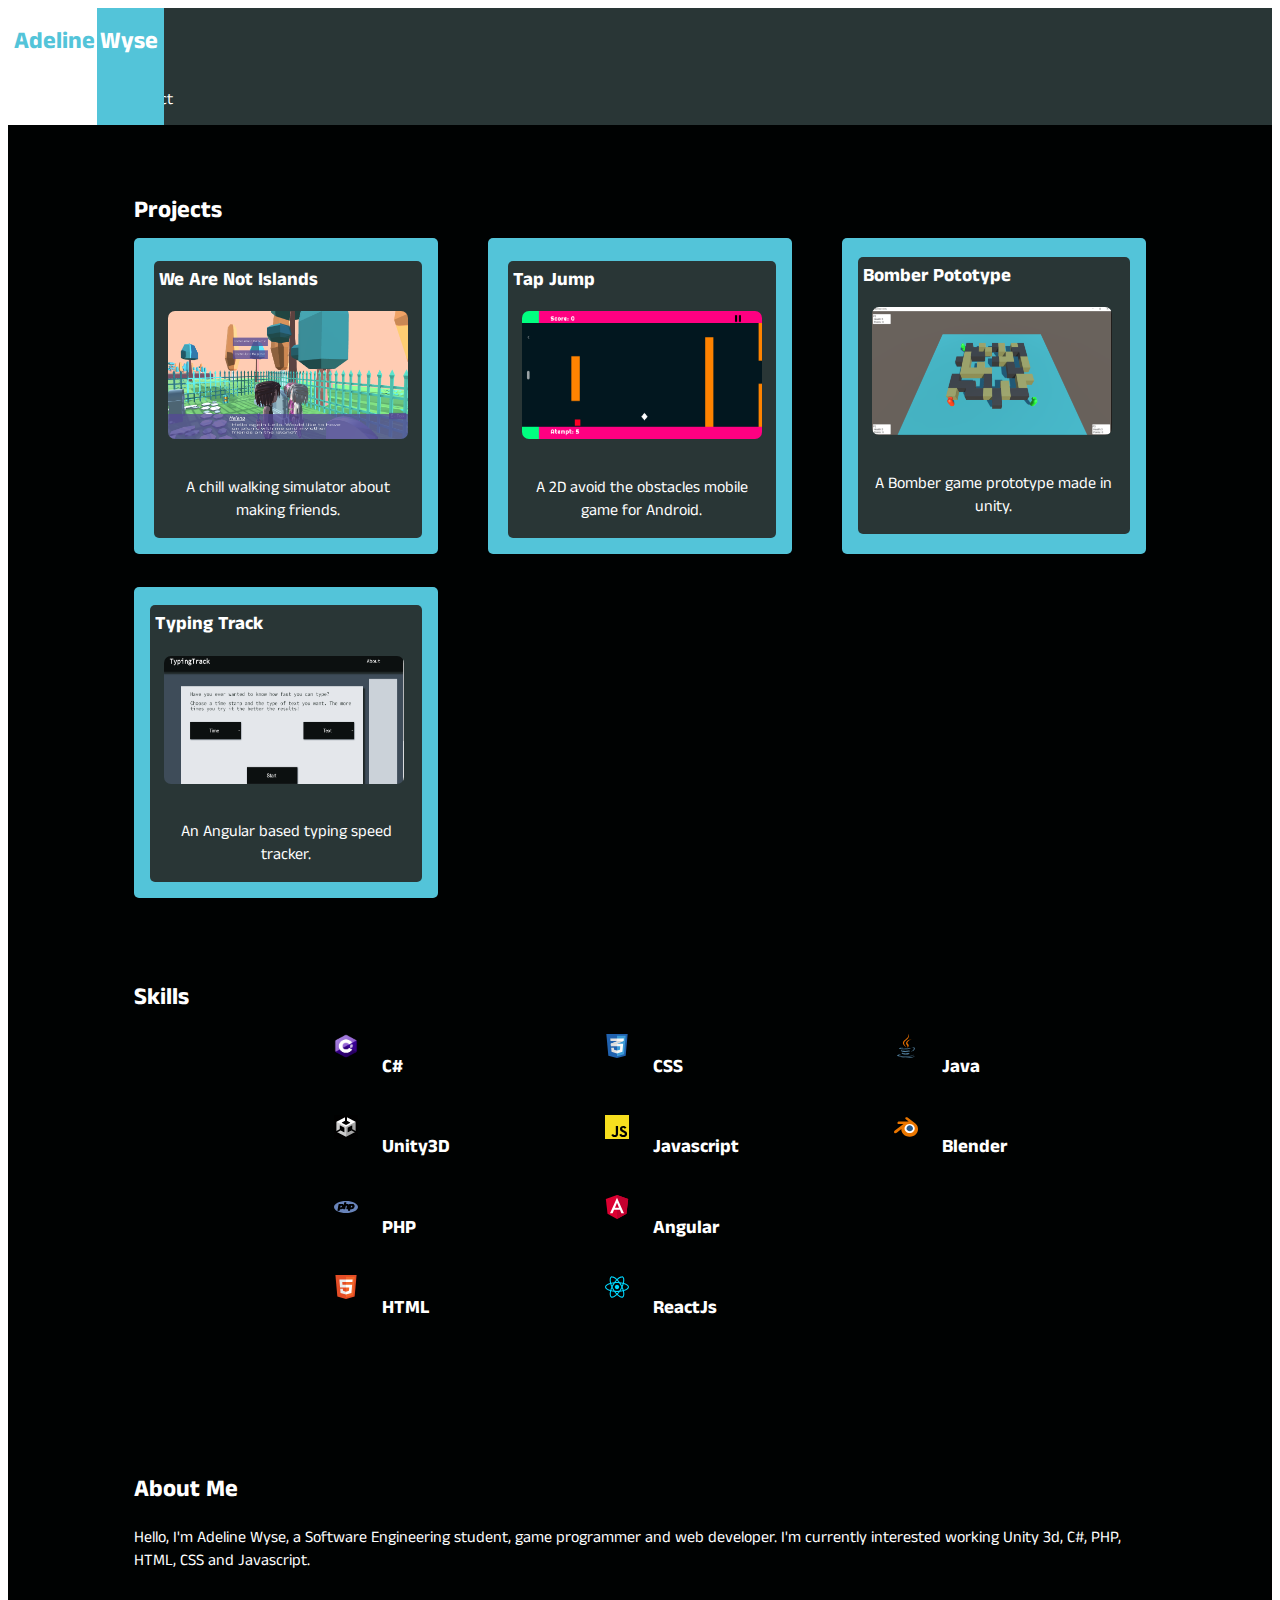
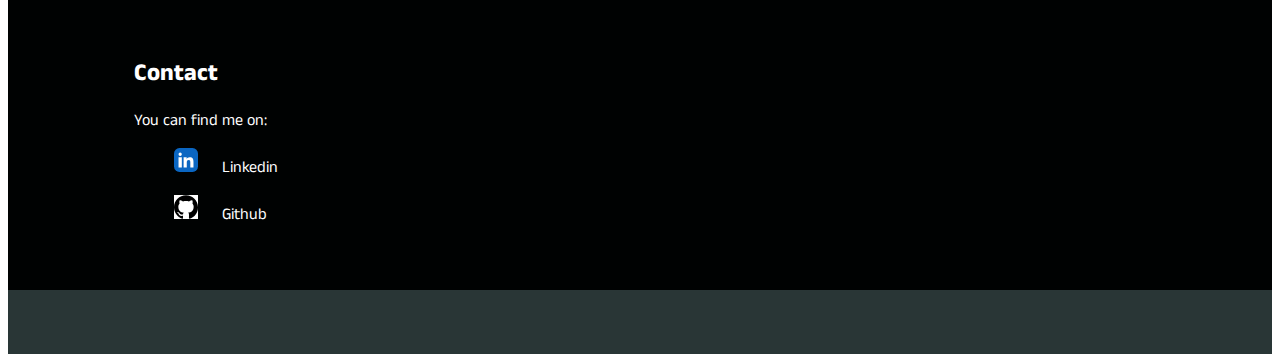
==== index.html @ dcf1651a "Pages atualization" ====
<!DOCTYPE html>
<html>
<head>
    <meta name="viewport" content="width=device-width, initial-scale=1">
    <link rel="stylesheet" href="https://cdnjs.cloudflare.com/ajax/libs/font-awesome/4.7.0/css/font-awesome.min.css">
    <link href="https://cdn.jsdelivr.net/npm/bootstrap@5.2.0/dist/css/bootstrap.min.css" rel="stylesheet" integrity="sha384-gH2yIJqKdNHPEq0n4Mqa/HGKIhSkIHeL5AyhkYV8i59U5AR6csBvApHHNl/vI1Bx" crossorigin="anonymous">
    <link rel="preconnect" href="https://fonts.googleapis.com">
    <link rel="preconnect" href="https://fonts.gstatic.com" crossorigin>
    <link href="https://fonts.googleapis.com/css2?family=Anek+Malayalam:wght@500&family=Changa&family=Poppins:ital,wght@1,300&display=swap" rel="stylesheet">
</head>
    <link rel="stylesheet" href="css/index.css">
    <style>

    </style>
</head>
<body>
<header>
    <div class="header">
        <div class="navbar">
            <h1 class="title-Site"><span class="title-Site1">Adeline</span><span class="title-Site2">Wyse</span></h1>

<!--            <div class="header-menu">-->
<!--                <a href="#" class="header-menu-item">Game Dev</a>-->
<!--                <a href="#" class="header-menu-item">Web Dev</a>-->
<!--            </div>-->
            <div class="header-contact">
            <a href="#aboutMe">About Me</a>
            <a href="#contact">Contact</a>
        </div>
        </div>
    </div>
</header>
<main>
<!--    <div class="presentation">-->
<!--        <img  class="presentation-img" src="../img/openingImg.jpg">-->
<!--        <div class="presentation-panel onImage">-->
<!--            <p class="presentation-text onImage">Hi! I'm Adeline Wyse, a game programmer and web developer</p>-->
<!--        </div>-->
<!--    </div>-->

    </div>
    <div class="projects">
        <h2 class="myProjects">Projects</h2>

        <div class="projects-games project projects-title" id="pg1">
            <a href="https://awy.itch.io/we-are-not-islands" target="_blank">
                <div class="projects-inside" >
                    <h3 class="projects-title">We Are Not Islands</h3>
                    <img class="projects-img" src="img/WANI.png">
                    <p class="projects-text">A chill walking simulator about making friends.</p>
                </div>
            </a>
        </div>

        <div class="projects-games project projects-title" id="pg2">
            <a href="https://github.com/AdeWyse/TapJump" target="_blank">
                <div class="projects-inside" >
                    <h3 class="projects-title" >Tap Jump</h3>
                    <img class="projects-img" src="img/TapJump.png">
                    <p class="projects-text">A 2D avoid the obstacles mobile game for Android.</p>
                </div>
            </a>
        </div>

        <div class="projects-games project" id="pg3">
            <a href="https://github.com/AdeWyse/Bomber-Unity" target="_blank">
                <div class="projects-inside" >
                    <h3 class="projects-title">Bomber Pototype</h3>
                    <img class="projects-img" src="img/Bomber.png">
                    <p class="projects-text">A Bomber game prototype made in unity.</p>
                </div>
            </a>
        </div>

        <div class="projects-web project" id="pw1">
            <a href="https://adewyse.github.io/TypingTrack/" target="_blank">
                <div class="projects-inside">
                    <h3 class="projects-title">Typing Track</h3>
                    <img class="projects-img" src="img/TT.png">
                    <p class="projects-text">An Angular based typing speed tracker.</p>
                </div>
            </a>
        </div>
        </div>

    </div>
    <div class="skills">
        <h2 class="mySkills">Skills</h2>
        <ul class="skills-list">
            <li class="skills-item"><img class="icon" src="img/icons/cSharp.png"><h3>C#</h3></li>
            <li class="skills-item"><img class="icon" src="img/icons/unity.png"><h3>Unity3D</h3></li>
            <li class="skills-item"><img class="icon" src="img/icons/php.svg"><h3>PHP</h3></li>
            <li class="skills-item"><img class="icon" src="img/icons/html.svg"><h3>HTML</h3></li>
            <li class="skills-item"><img class="icon" src="img/icons/css.svg"><h3>CSS</h3></li>
            <li class="skills-item"><img class="icon" src="img/icons/js.svg"><h3>Javascript</h3></li>
            <li class="skills-item"><img class="icon" src="img/icons/angular.svg"><h3>Angular</h3></li>
            <li class="skills-item"><img class="icon" src="img/icons/react.svg"><h3>ReactJs</h3></li>
            <li class="skills-item"><img class="icon" src="img/icons/java.svg"><h3>Java</h3></li>
            <li class="skills-item"><img class="icon" src="img/icons/blender.svg"><h3>Blender</h3></li>
        </ul>
    </div>
    <div class="aboutMe" name="aboutMe" id="aboutMe">
        <h2 class="aboutMeTitle">About Me</h2>
        <p>Hello, I'm Adeline Wyse, a Software Engineering student, game programmer and web developer.
            I'm currently interested working Unity 3d, C#, PHP, HTML, CSS and Javascript.</p>
    </div>
    <div class="contact" name="contact" id="contact">
        <h2 class="contactTitle">Contact</h2>
        <p>You can find me on:</p>
        <ul>
            <li><a href="https://www.linkedin.com/in/adeline-rodrigues-cruz-wyse-guimar%C3%A3es-00a2b61ab/" target="_blank"><img class="icon" src="img/icons/linkedin-app-icon.svg">Linkedin</a></li>
            <li id="githubText"><a href="https://github.com/AdeWyse" target="_blank"><img class="icon" id="github" src="/img/icons/github.svg">Github</a></li>
        </ul>
</main>
<footer>
    <div class="footer">

    </div>
</footer>
<script src="https://cdn.jsdelivr.net/npm/@popperjs/core@2.11.5/dist/umd/popper.min.js" integrity="sha384-Xe+8cL9oJa6tN/veChSP7q+mnSPaj5Bcu9mPX5F5xIGE0DVittaqT5lorf0EI7Vk" crossorigin="anonymous"></script>
<script src="https://cdn.jsdelivr.net/npm/bootstrap@5.2.0/dist/js/bootstrap.min.js" integrity="sha384-ODmDIVzN+pFdexxHEHFBQH3/9/vQ9uori45z4JjnFsRydbmQbmL5t1tQ0culUzyK" crossorigin="anonymous"></script>
</body>
</html>
---- css/index.css ----
body {
    font-family: 'Anek Malayalam', 'Changa', 'Poppins', sans-serif;
}

a{
    text-decoration: none;
}
.navbar {
    overflow: hidden;
    background-color: #293636;
    width: 100%;
    height: auto;
}

.navbar a {
    float: left;
    font-size: 16px;
    color: white;
    text-align: center;
    padding: 14px 16px;
    text-decoration: none;
}

.navbar a:hover {
    background: #53c4d9;
}

.title-Site{
    display: block;
    font-family: 'Anek Malayalam', 'Changa', 'Poppins', sans-serif;
    font-size: 1.5em;

}

.title-Site1{
    color: #53c4d9;
    background-color: white;
    padding: 50% 0.1em 50% 0.25em;
    height: auto;
    margin-left: 0;
}

.title-Site2{
    color: white;
    background-color: #53c4d9;
    padding-right: 0.25em;
    padding-left: 0.1em;
    padding-bottom: 50%;
    padding-top: 50%;
    height: auto;
}

.presentation{
    height: 20em;
    overflow: hidden;
}

.presentation-img{
    width: 100%;
    height: 100%;
}

.presentation-panel{
    height: 10em;
    width: 90%;
    background: rgba(63, 148, 169, 0.81);
    color: white;
    position: relative;
    left: 50%;
    bottom: 50%;
    overflow: visible;
    transform: translate(-50%, -50%);
    box-shadow:  0 0 35px 35px rgba(63, 148, 169, 0.81);

}

.presentation-text{
    color: white;
    font-size: larger;
    font-weight: bolder;
    text-align: center;
    padding-top: 5%;
}

main{
    background: #000202;

}
.projects{
    margin-right: 10%;
    margin-left: 10%;
    height: auto;
    width: 80%;
    color: white;
    padding-top: 3em;
    display: grid;
    grid-template-columns: 30% 30% 30%;
    grid-template-rows: 2em auto auto;
    grid-gap: 5%;
}

.project {
    background: #53c4d9;
    border-radius: 5px;
}

#myProjects{
    grid-row: 1;
    grid-column: 1;
}

.projects-title{
    padding-top: 0.25em;
    padding-left: 0.25em;
}
#pg1{
    grid-row: 2;
    grid-column: 1;
}
#pg2{
    grid-row: 2;
    grid-column: 2;
}
#pg3{
    grid-row: 2;
    grid-column: 3;
}
#pw1{
    grid-row: 3;
    grid-column: 1;
}

.projects-img{
    padding-top: 0;
    width: 15em;
    height: 8em;
    border-radius: 7px;
    margin: 0 5% 5%;

}

.projects-inside{
    background: #293636; !important;
    color: white;
    border-radius: 5px; !important;
    margin-left: 1em; !important;
    margin-top: 1em; !important;
    margin-bottom: 1em; !important;
    margin-right: 1em; !important;
}

.projects :hover{
   background: #293636;
}

.projects-text{
    text-align: center;
    padding-bottom: 1em;
    padding-left: 0.75em;
    padding-right: 0.75em;
}

ul{
    list-style: none;
}
.skills{
    margin-right: 10%;
    margin-left: 10%;
    margin-top: 5em;
    height: auto;
    width: 80%;
    color: white;
    padding-top: 3em;
    padding-bottom: 3em;

}

.skills-list{
    margin-left:10em;
    margin-rigth: 10em;
    display: grid;
    grid-template-columns: auto auto auto;
    grid-template-rows: auto auto auto auto;
    grid-gap: 1em;
    grid-auto-flow: row ;
    grid-auto-flow: column;

}

.skills-item{
    display: flex;
    flex-direction: row;
}

.icon{
    width: 1.5em;
    height: 1.5em;
    margin-right: 1.5em;
}

.aboutMe{
    margin-right: 10%;
    margin-left: 10%;
    margin-top: 1em;
    height: auto;
    width: 80%;
    color: white;
    padding-top: 2em;
    padding-bottom: 1em;
}

.contact{
    margin-right: 10%;
    margin-left: 10%;
    margin-top: 1em;
    height: auto;
    width: 80%;
    color: white;
    padding-top: 1em;
    padding-bottom: 3em;
}

.contact a{
    color: white;
}

.contact a:hover{
    color: #53c4d9;
}

#githubText{
    padding-top: 1em;

}

#github{
    background: white;

}

.footer{
    height: 4em;
    background: #293636;
}
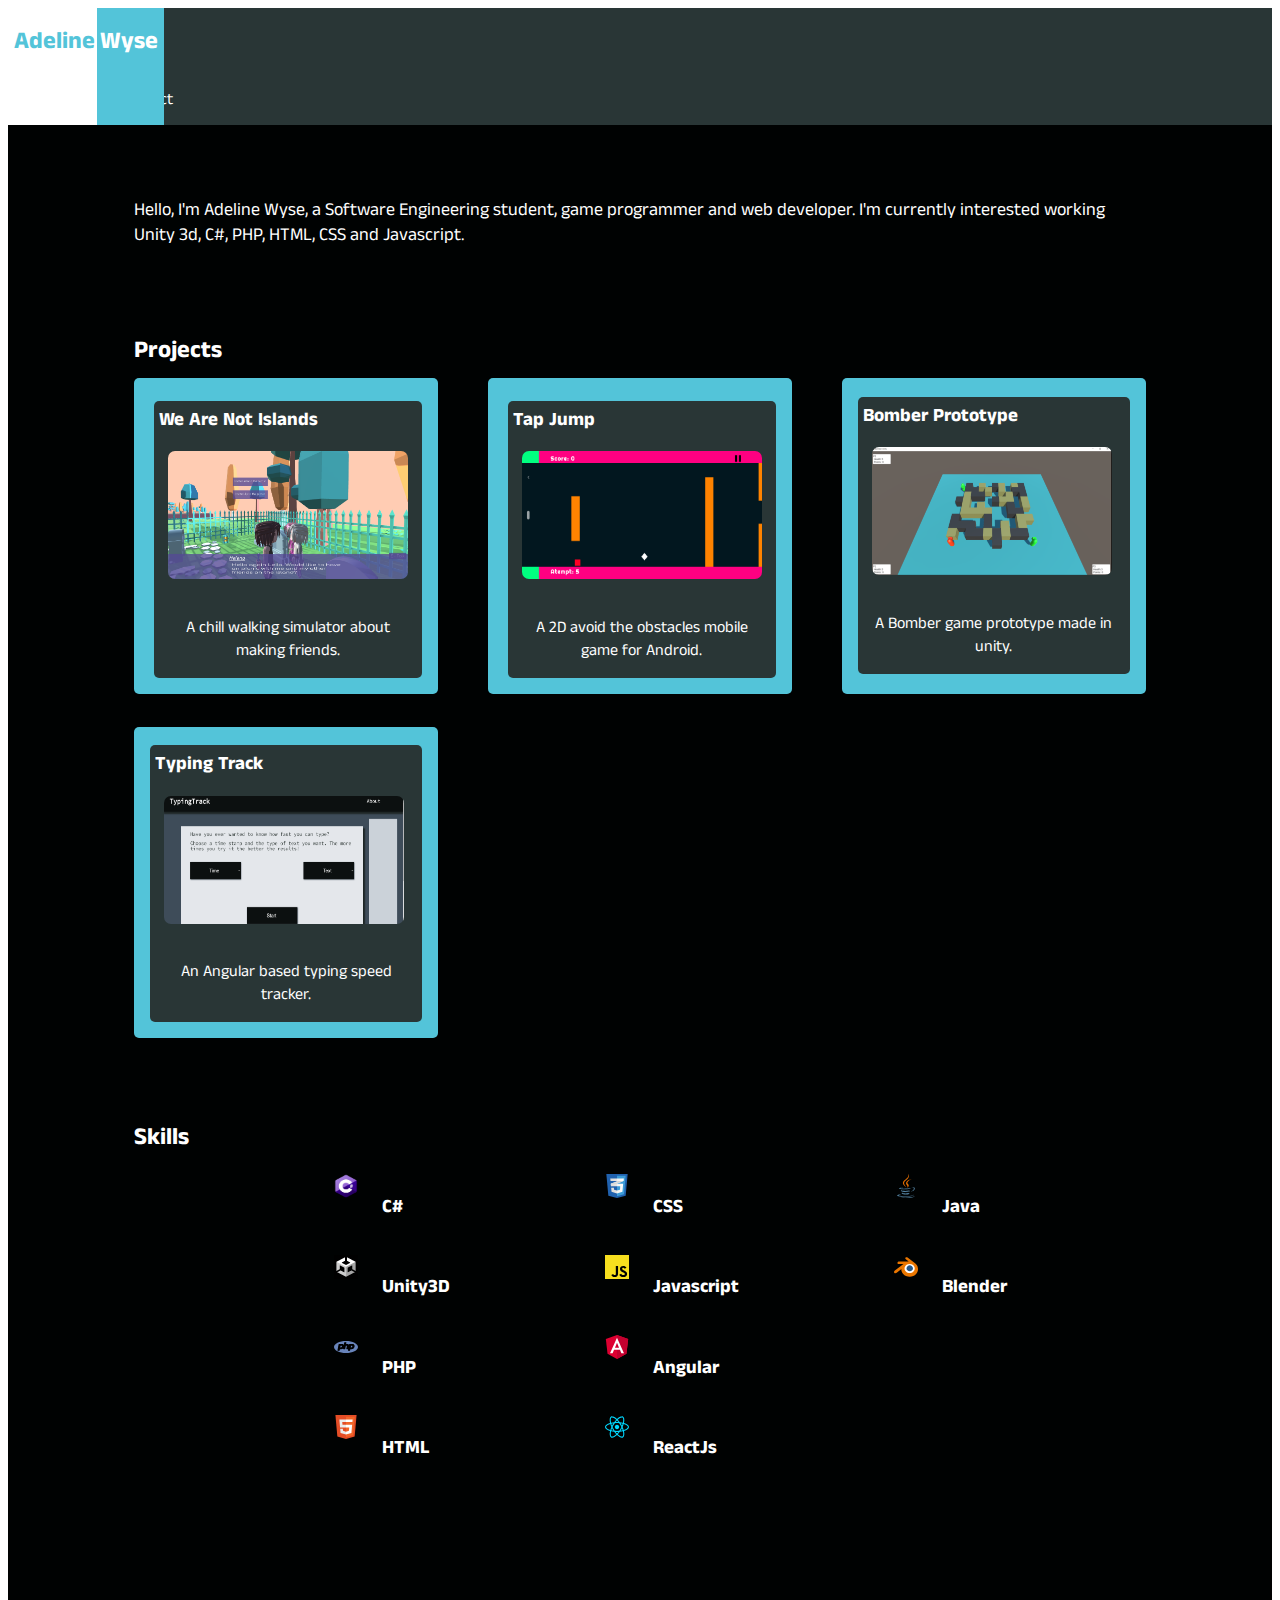
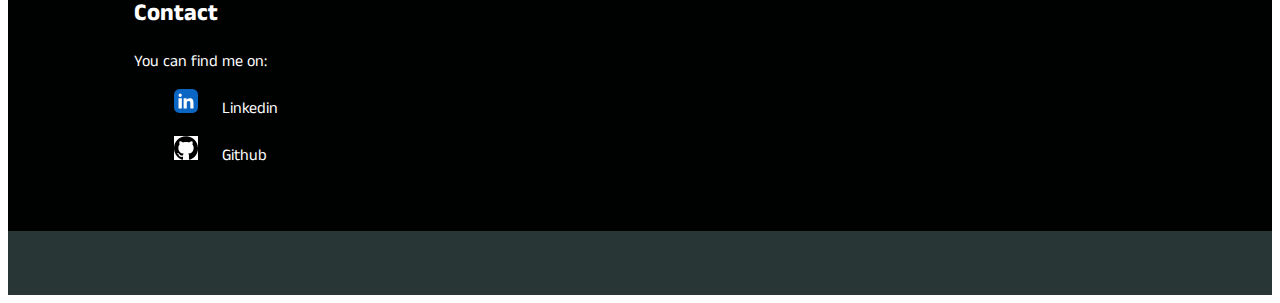
==== commit df33d914: "Individual pages" ====
--- a/index.html
+++ b/index.html
@@ -1,17 +1,18 @@
 <!DOCTYPE html>
-<html>
+<html lang="en">
 <head>
     <meta name="viewport" content="width=device-width, initial-scale=1">
+    <title>Adeline Wyse</title>
     <link rel="stylesheet" href="https://cdnjs.cloudflare.com/ajax/libs/font-awesome/4.7.0/css/font-awesome.min.css">
     <link href="https://cdn.jsdelivr.net/npm/bootstrap@5.2.0/dist/css/bootstrap.min.css" rel="stylesheet" integrity="sha384-gH2yIJqKdNHPEq0n4Mqa/HGKIhSkIHeL5AyhkYV8i59U5AR6csBvApHHNl/vI1Bx" crossorigin="anonymous">
     <link rel="preconnect" href="https://fonts.googleapis.com">
     <link rel="preconnect" href="https://fonts.gstatic.com" crossorigin>
     <link href="https://fonts.googleapis.com/css2?family=Anek+Malayalam:wght@500&family=Changa&family=Poppins:ital,wght@1,300&display=swap" rel="stylesheet">
 </head>
-    <link rel="stylesheet" href="css/index.css">
-    <style>
+<link rel="stylesheet" href="css/index.css">
+<style>
 
-    </style>
+</style>
 </head>
 <body>
 <header>
@@ -19,31 +20,27 @@
         <div class="navbar">
             <h1 class="title-Site"><span class="title-Site1">Adeline</span><span class="title-Site2">Wyse</span></h1>
 
-<!--            <div class="header-menu">-->
-<!--                <a href="#" class="header-menu-item">Game Dev</a>-->
-<!--                <a href="#" class="header-menu-item">Web Dev</a>-->
-<!--            </div>-->
+            <!--            <div class="header-menu">-->
+            <!--                <a href="#" class="header-menu-item">Game Dev</a>-->
+            <!--                <a href="#" class="header-menu-item">Web Dev</a>-->
+            <!--            </div>-->
             <div class="header-contact">
-            <a href="#aboutMe">About Me</a>
-            <a href="#contact">Contact</a>
-        </div>
+                <a href="#aboutMe">About Me</a>
+                <a href="#contact">Contact</a>
+            </div>
         </div>
     </div>
 </header>
 <main>
-<!--    <div class="presentation">-->
-<!--        <img  class="presentation-img" src="../img/openingImg.jpg">-->
-<!--        <div class="presentation-panel onImage">-->
-<!--            <p class="presentation-text onImage">Hi! I'm Adeline Wyse, a game programmer and web developer</p>-->
-<!--        </div>-->
-<!--    </div>-->
-
+    <div class="aboutMe" name="aboutMe" id="aboutMe">
+        <p>Hello, I'm Adeline Wyse, a Software Engineering student, game programmer and web developer.
+            I'm currently interested working Unity 3d, C#, PHP, HTML, CSS and Javascript.</p>
     </div>
     <div class="projects">
         <h2 class="myProjects">Projects</h2>
 
         <div class="projects-games project projects-title" id="pg1">
-            <a href="https://awy.itch.io/we-are-not-islands" target="_blank">
+            <a href="we-are-not-islands.html" target="_blank">
                 <div class="projects-inside" >
                     <h3 class="projects-title">We Are Not Islands</h3>
                     <img class="projects-img" src="img/WANI.png">
@@ -53,7 +50,7 @@
         </div>
 
         <div class="projects-games project projects-title" id="pg2">
-            <a href="https://github.com/AdeWyse/TapJump" target="_blank">
+            <a href="tap-jump.html" target="_blank">
                 <div class="projects-inside" >
                     <h3 class="projects-title" >Tap Jump</h3>
                     <img class="projects-img" src="img/TapJump.png">
@@ -63,9 +60,9 @@
         </div>
 
         <div class="projects-games project" id="pg3">
-            <a href="https://github.com/AdeWyse/Bomber-Unity" target="_blank">
+            <a href="bomber-prototype.html" target="_blank">
                 <div class="projects-inside" >
-                    <h3 class="projects-title">Bomber Pototype</h3>
+                    <h3 class="projects-title">Bomber Prototype</h3>
                     <img class="projects-img" src="img/Bomber.png">
                     <p class="projects-text">A Bomber game prototype made in unity.</p>
                 </div>
@@ -73,7 +70,7 @@
         </div>
 
         <div class="projects-web project" id="pw1">
-            <a href="https://adewyse.github.io/TypingTrack/" target="_blank">
+            <a href="typing-track.html" target="_blank">
                 <div class="projects-inside">
                     <h3 class="projects-title">Typing Track</h3>
                     <img class="projects-img" src="img/TT.png">
@@ -99,11 +96,6 @@
             <li class="skills-item"><img class="icon" src="img/icons/blender.svg"><h3>Blender</h3></li>
         </ul>
     </div>
-    <div class="aboutMe" name="aboutMe" id="aboutMe">
-        <h2 class="aboutMeTitle">About Me</h2>
-        <p>Hello, I'm Adeline Wyse, a Software Engineering student, game programmer and web developer.
-            I'm currently interested working Unity 3d, C#, PHP, HTML, CSS and Javascript.</p>
-    </div>
     <div class="contact" name="contact" id="contact">
         <h2 class="contactTitle">Contact</h2>
         <p>You can find me on:</p>
@@ -111,6 +103,7 @@
             <li><a href="https://www.linkedin.com/in/adeline-rodrigues-cruz-wyse-guimar%C3%A3es-00a2b61ab/" target="_blank"><img class="icon" src="img/icons/linkedin-app-icon.svg">Linkedin</a></li>
             <li id="githubText"><a href="https://github.com/AdeWyse" target="_blank"><img class="icon" id="github" src="/img/icons/github.svg">Github</a></li>
         </ul>
+</div>
 </main>
 <footer>
     <div class="footer">
@@ -121,3 +114,4 @@
 <script src="https://cdn.jsdelivr.net/npm/bootstrap@5.2.0/dist/js/bootstrap.min.js" integrity="sha384-ODmDIVzN+pFdexxHEHFBQH3/9/vQ9uori45z4JjnFsRydbmQbmL5t1tQ0culUzyK" crossorigin="anonymous"></script>
 </body>
 </html>
+
--- a/css/index.css
+++ b/css/index.css
@@ -86,6 +86,7 @@
     background: #000202;
 
 }
+
 .projects{
     margin-right: 10%;
     margin-left: 10%;
@@ -113,18 +114,22 @@
     padding-top: 0.25em;
     padding-left: 0.25em;
 }
+
 #pg1{
     grid-row: 2;
     grid-column: 1;
 }
+
 #pg2{
     grid-row: 2;
     grid-column: 2;
 }
+
 #pg3{
     grid-row: 2;
     grid-column: 3;
 }
+
 #pw1{
     grid-row: 3;
     grid-column: 1;
@@ -163,6 +168,7 @@
 ul{
     list-style: none;
 }
+
 .skills{
     margin-right: 10%;
     margin-left: 10%;
@@ -201,12 +207,11 @@
 .aboutMe{
     margin-right: 10%;
     margin-left: 10%;
-    margin-top: 1em;
     height: auto;
     width: 80%;
     color: white;
-    padding-top: 2em;
-    padding-bottom: 1em;
+    padding-top: 3em;
+    font-size: large;
 }
 
 .contact{
@@ -242,3 +247,250 @@
     height: 4em;
     background: #293636;
 }
+
+@media screen and (max-width:415px){
+    .projects{
+        display: flex;
+        flex-direction: column;
+        width: 70%;
+        margin-left: 15%;
+        margin-right: 15%;
+    }
+
+    .project{
+        margin-top: 1em;
+        margin-bottom: 1em;
+    }
+
+    .projects-img{
+        padding-top: 0;
+        width: 14em !important;
+        height: 8em;
+        border-radius: 7px;
+        margin: 0 5% 5%;
+    }
+
+    .skills-list{
+        margin-left: 3%;
+        display: flex;
+        flex-direction: column;
+    }
+}
+
+@media screen and (min-width:416px) and (max-width: 376px) {
+    .projects{
+        display: flex;
+        flex-direction: column;
+        width: 70%;
+        margin-left: 15%;
+        margin-right: 15%;
+    }
+
+    .project{
+        margin-top: 1em;
+        margin-bottom: 1em;
+    }
+
+    .projects-img{
+        padding-top: 0;
+        width: 12.5em;
+        height: 8em;
+        border-radius: 7px;
+        margin: 0 5% 5%;
+    }
+
+    .skills-list{
+        margin-left: 3%;
+        display: flex;
+        flex-direction: column;
+    }
+}
+
+@media screen and (min-width: 377px) and (max-width: 479px) {
+    .projects{
+        display: flex;
+        flex-direction: column;
+        width: 70%;
+        margin-left: 15%;
+        margin-right: 15%;
+    }
+
+    .project{
+        margin-top: 1em;
+        margin-bottom: 1em;
+    }
+
+    .projects-img{
+        padding-top: 0;
+        width: 16em;
+        height: 8em;
+        border-radius: 7px;
+        margin: 0 5% 5%;
+    }
+
+    .skills-list{
+        margin-left: 3%;
+        grid-template-columns: auto auto ;
+        grid-template-rows: auto auto auto auto auto auto;
+    }
+}
+
+@media screen and (min-width: 480px) and (max-width: 599px) {
+    .projects{
+        display: flex;
+        flex-direction: column;
+        width: 70%;
+        margin-left: 15%;
+        margin-right: 15%;
+    }
+
+    .project{
+        margin-top: 1em;
+        margin-bottom: 1em;
+    }
+
+    .projects-img{
+        padding-top: 0;
+        width: 17em;
+        height: 10em;
+        border-radius: 7px;
+        margin: 0 5% 5%;
+    }
+
+    .skills-list{
+        margin-left: 3%;
+    }
+
+    .skills-list{
+        margin-left: 3%;
+        grid-template-columns: auto auto ;
+        grid-template-rows: auto auto auto auto auto auto;
+    }
+}
+
+@media screen and (min-width: 600px) and (max-width: 767px) {
+    .projects{
+        display: flex;
+        flex-direction: column;
+        width: 70%;
+        margin-left: 15%;
+        margin-right: 15%;
+    }
+
+    .project{
+        margin-top: 1em;
+        margin-bottom: 1em;
+    }
+
+    .projects-img{
+        padding-top: 0;
+        width: 28em;
+        height: 10em;
+        border-radius: 7px;
+        margin: 0 5% 5%;
+    }
+
+    .skills-list{
+        margin-left: 5%;
+
+    }
+}
+
+@media screen and (min-width: 768px) and (max-width: 899px) {
+   .projects{
+       display: flex;
+       flex-direction: column;
+       width: 70%;
+       margin-left: 15%;
+       margin-right: 15%;
+   }
+
+    .project{
+        margin-top: 1em;
+        margin-bottom: 1em;
+    }
+
+    .projects-img{
+        padding-top: 0;
+        width: 32em;
+        height: 12em;
+        border-radius: 7px;
+        margin: 0 5% 5%;
+    }
+}
+
+@media screen and (min-width: 900px) and (max-width: 1010px) {
+    .projects{
+        display: flex;
+        flex-direction: column;
+        width: 70%;
+        margin-left: 15%;
+        margin-right: 15%;
+    }
+
+    .project{
+        margin-top: 1em;
+        margin-bottom: 1em;
+    }
+
+    .projects-img{
+        padding-top: 0;
+        width: 32em;
+        height: 12em;
+        border-radius: 7px;
+        margin: 0 5% 5%;
+    }
+}
+
+@media screen and (min-width: 1011px) and (max-width: 1023px) {
+    .projects-img{
+        padding-top: 0;
+        width: 11.5em;
+        height: 8em;
+        border-radius: 7px;
+        margin: 0 5% 5%;
+    }
+}
+
+@media screen and (min-width: 1024px) and (max-width: 1129px) {
+    .projects-img{
+        padding-top: 0;
+        width: 12em;
+        height: 9em;
+        border-radius: 7px;
+        margin: 0 5% 5%;
+    }
+}
+
+@media screen and (min-width: 1130px) and (max-width: 1171px) {
+
+    .projects-img{
+        padding-top: 0;
+        width: 13em;
+        height: 8em;
+        border-radius: 7px;
+        margin: 0 5% 5%;
+    }
+}
+
+@media screen and (min-width: 1172px) and (max-width: 1200px) {
+
+    .projects-img{
+        padding-top: 0;
+        width: 13em;
+        height: 8em;
+        border-radius: 7px;
+        margin: 0 5% 5%;
+    }
+}
+
+@media screen and (min-width: 1281px){
+
+    .projects-img{
+        padding-top: 0;
+        width: 24em;
+        height: 12em;
+        border-radius: 7px;
+        margin: 0 5% 5%;
+    }
+}
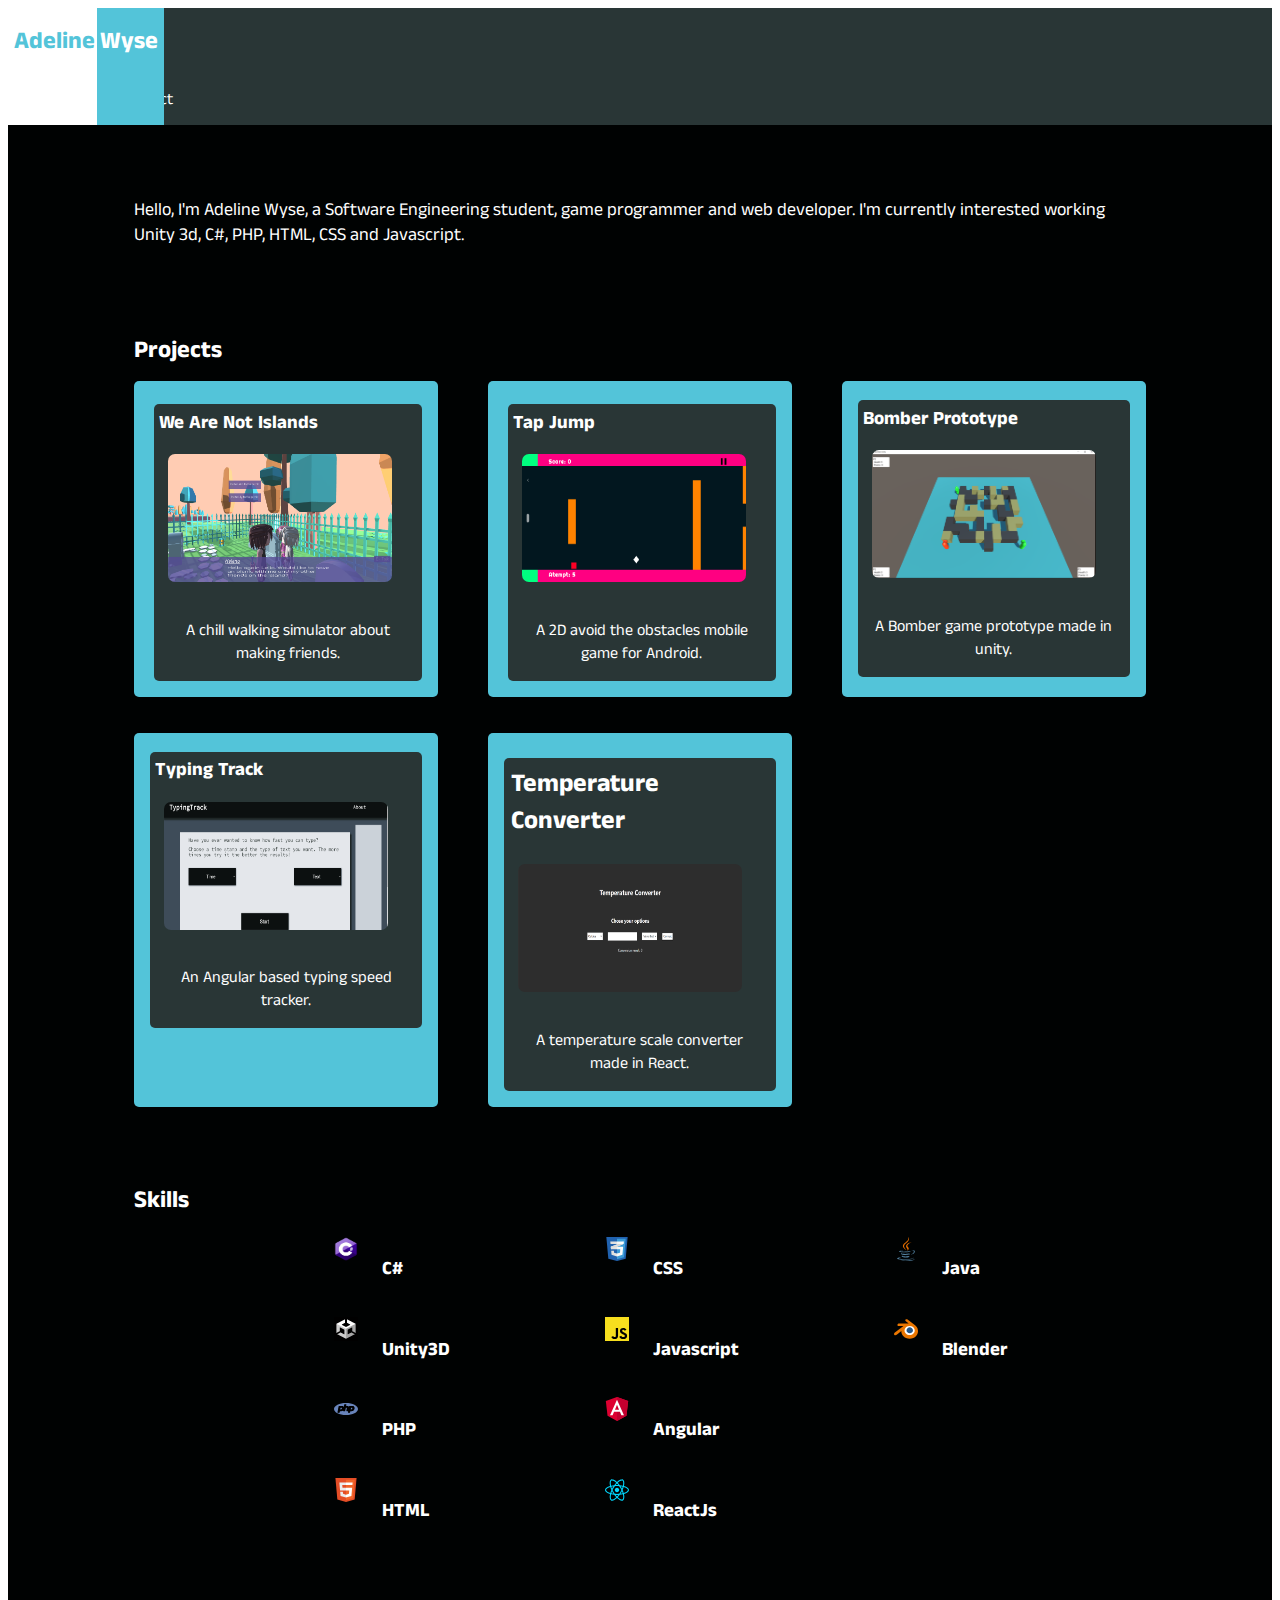
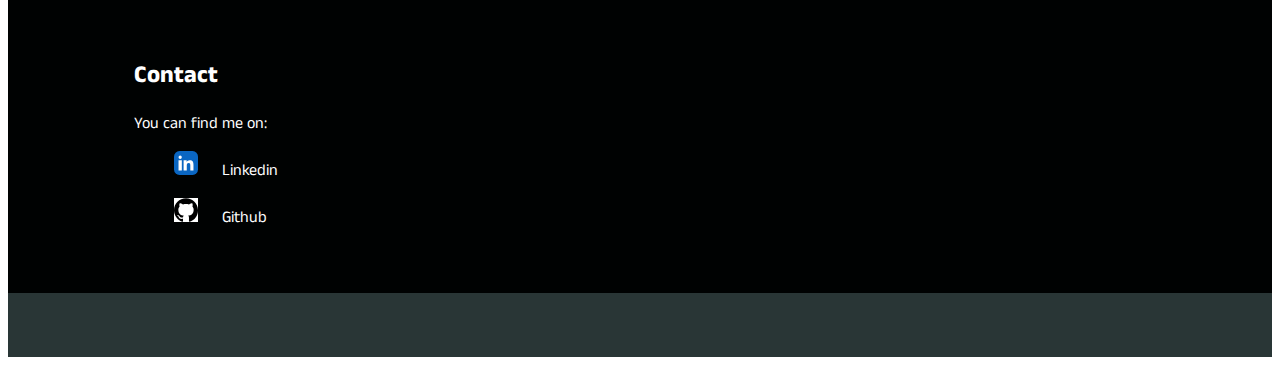
==== commit b2f1e081: "New project" ====
--- a/index.html
+++ b/index.html
@@ -18,12 +18,8 @@
 <header>
     <div class="header">
         <div class="navbar">
-            <h1 class="title-Site"><span class="title-Site1">Adeline</span><span class="title-Site2">Wyse</span></h1>
+            <h1 class="title-Site" id="titulo"><span class="title-Site1">Adeline</span><span class="title-Site2">Wyse</span></h1>
 
-            <!--            <div class="header-menu">-->
-            <!--                <a href="#" class="header-menu-item">Game Dev</a>-->
-            <!--                <a href="#" class="header-menu-item">Web Dev</a>-->
-            <!--            </div>-->
             <div class="header-contact">
                 <a href="#aboutMe">About Me</a>
                 <a href="#contact">Contact</a>
@@ -78,6 +74,16 @@
                 </div>
             </a>
         </div>
+
+        <div class="projects-web project" id="pw2">
+            <a href="temperature-converter.html" target="_blank">
+                <div class="projects-inside">
+                    <h3 class="projects-title" id="TC-title">Temperature Converter</h3>
+                    <img class="projects-img" src="img/TC.png">
+                    <p class="projects-text">A temperature scale converter made in React.</p>
+                </div>
+            </a>
+        </div>
         </div>
 
     </div>
@@ -112,6 +118,11 @@
 </footer>
 <script src="https://cdn.jsdelivr.net/npm/@popperjs/core@2.11.5/dist/umd/popper.min.js" integrity="sha384-Xe+8cL9oJa6tN/veChSP7q+mnSPaj5Bcu9mPX5F5xIGE0DVittaqT5lorf0EI7Vk" crossorigin="anonymous"></script>
 <script src="https://cdn.jsdelivr.net/npm/bootstrap@5.2.0/dist/js/bootstrap.min.js" integrity="sha384-ODmDIVzN+pFdexxHEHFBQH3/9/vQ9uori45z4JjnFsRydbmQbmL5t1tQ0culUzyK" crossorigin="anonymous"></script>
+<script>
+    document.getElementById("titulo").onclick = function (){
+         location.href = "index.html";
+     }
+</script>
 </body>
 </html>
 
--- a/css/index.css
+++ b/css/index.css
@@ -1,3 +1,14 @@
+
+a .title-link {
+    color: red !important;
+    background: purple !important;
+}
+
+a .title-link:hover {
+    color: red !important;
+    background: purple !important;
+}
+
 body {
     font-family: 'Anek Malayalam', 'Changa', 'Poppins', sans-serif;
 }
@@ -30,6 +41,10 @@
     font-family: 'Anek Malayalam', 'Changa', 'Poppins', sans-serif;
     font-size: 1.5em;
 
+}
+
+.title-Site :hover{
+    cursor:pointer;
 }
 
 .title-Site1{
@@ -50,6 +65,14 @@
     height: auto;
 }
 
+.title-Site1 :hover{
+    cursor:pointer;
+}
+
+.title-Site2 :hover{
+    cursor:pointer;
+}
+
 .presentation{
     height: 20em;
     overflow: hidden;
@@ -135,6 +158,13 @@
     grid-column: 1;
 }
 
+#pw2{
+    grid-row: 3;
+    grid-column: 2;
+}
+
+
+
 .projects-img{
     padding-top: 0;
     width: 15em;
@@ -163,6 +193,10 @@
     padding-bottom: 1em;
     padding-left: 0.75em;
     padding-right: 0.75em;
+}
+
+#TC-title{
+    font-size: 1.6em;
 }
 
 ul{
@@ -368,23 +402,171 @@
     }
 }
 
-@media screen and (min-width: 600px) and (max-width: 767px) {
-    .projects{
-        display: flex;
-        flex-direction: column;
-        width: 70%;
-        margin-left: 15%;
-        margin-right: 15%;
-    }
-
-    .project{
-        margin-top: 1em;
-        margin-bottom: 1em;
-    }
-
-    .projects-img{
-        padding-top: 0;
-        width: 28em;
+@media screen and (min-width: 515px) and (max-width: 620px) {
+    .projects{
+        display: flex;
+        flex-direction: column;
+        width: 70%;
+        margin-left: 15%;
+        margin-right: 15%;
+    }
+
+    .project{
+        margin-top: 1em;
+        margin-bottom: 1em;
+    }
+
+    .projects-img {
+        padding-top: 0;
+        width: 19em;
+        height: 10em;
+        border-radius: 7px;
+        margin: 0 5% 5%;
+    }
+    .skills-list{
+        margin-left: 3%;
+    }
+
+    .skills-list{
+        margin-left: 3%;
+        grid-template-columns: auto auto ;
+        grid-template-rows: auto auto auto auto auto auto;
+    }
+}
+
+@media screen and (min-width: 570px) and (max-width: 590px) {
+    .projects{
+        display: flex;
+        flex-direction: column;
+        width: 70%;
+        margin-left: 15%;
+        margin-right: 15%;
+    }
+
+    .project{
+        margin-top: 1em;
+        margin-bottom: 1em;
+    }
+
+    .projects-img {
+        padding-top: 0;
+        width: 20em;
+        height: 10em;
+        border-radius: 7px;
+        margin: 0 5% 5%;
+    }
+    .skills-list{
+        margin-left: 3%;
+    }
+
+    .skills-list{
+        margin-left: 3%;
+        grid-template-columns: auto auto ;
+        grid-template-rows: auto auto auto auto auto auto;
+    }
+}
+
+@media screen and (min-width: 590px) and (max-width: 645px) {
+    .projects{
+        display: flex;
+        flex-direction: column;
+        width: 70%;
+        margin-left: 15%;
+        margin-right: 15%;
+    }
+
+    .project{
+        margin-top: 1em;
+        margin-bottom: 1em;
+    }
+
+    .projects-img{
+        padding-top: 0;
+        width:21em;
+        height: 10em;
+        border-radius: 7px;
+        margin: 0 5% 5%;
+    }
+
+    .skills-list{
+        margin-left: 5%;
+
+    }
+}
+
+@media screen and (min-width: 645px) and (max-width: 710px) {
+    .projects{
+        display: flex;
+        flex-direction: column;
+        width: 70%;
+        margin-left: 15%;
+        margin-right: 15%;
+    }
+
+    .project{
+        margin-top: 1em;
+        margin-bottom: 1em;
+    }
+
+    .projects-img{
+        padding-top: 0;
+        width: 24em;
+        height: 10em;
+        border-radius: 7px;
+        margin: 0 5% 5%;
+    }
+
+    .skills-list{
+        margin-left: 5%;
+
+    }
+}
+
+@media screen and (min-width: 710px) and (max-width: 720px) {
+    .projects{
+        display: flex;
+        flex-direction: column;
+        width: 70%;
+        margin-left: 15%;
+        margin-right: 15%;
+    }
+
+    .project{
+        margin-top: 1em;
+        margin-bottom: 1em;
+    }
+
+    .projects-img{
+        padding-top: 0;
+        width: 25em;
+        height: 10em;
+        border-radius: 7px;
+        margin: 0 5% 5%;
+    }
+
+    .skills-list{
+        margin-left: 5%;
+
+    }
+}
+
+@media screen and (min-width: 720px) and (max-width: 768px) {
+    .projects{
+        display: flex;
+        flex-direction: column;
+        width: 70%;
+        margin-left: 15%;
+        margin-right: 15%;
+    }
+
+    .project{
+        margin-top: 1em;
+        margin-bottom: 1em;
+    }
+
+    .projects-img{
+        padding-top: 0;
+        width: 26em;
         height: 10em;
         border-radius: 7px;
         margin: 0 5% 5%;
@@ -419,28 +601,62 @@
     }
 }
 
-@media screen and (min-width: 900px) and (max-width: 1010px) {
-    .projects{
-        display: flex;
-        flex-direction: column;
-        width: 70%;
-        margin-left: 15%;
-        margin-right: 15%;
-    }
-
-    .project{
-        margin-top: 1em;
-        margin-bottom: 1em;
-    }
-
-    .projects-img{
-        padding-top: 0;
-        width: 32em;
+@media screen and (min-width: 768px) and (max-width: 820px) {
+    .projects{
+        display: flex;
+        flex-direction: column;
+        width: 70%;
+        margin-left: 15%;
+        margin-right: 15%;
+    }
+
+    .project{
+        margin-top: 1em;
+        margin-bottom: 1em;
+    }
+
+    .projects-img{
+        padding-top: 0;
+        width: 28em;
         height: 12em;
         border-radius: 7px;
         margin: 0 5% 5%;
     }
 }
+
+@media screen and (min-width: 820px) and (max-width: 840px) {
+    .projects{
+        display: flex;
+        flex-direction: column;
+        width: 70%;
+        margin-left: 15%;
+        margin-right: 15%;
+    }
+
+    .project{
+        margin-top: 1em;
+        margin-bottom: 1em;
+    }
+
+    .projects-img{
+        padding-top: 0;
+        width: 30em;
+        height: 12em;
+        border-radius: 7px;
+        margin: 0 5% 5%;
+    }
+}
+
+@media screen and (min-width: 840px) and (max-width: 1011px) {
+    .projects-img{
+        padding-top: 0;
+        width: 10em;
+        height: 8em;
+        border-radius: 7px;
+        margin: 0 5% 5%;
+    }
+}
+
 
 @media screen and (min-width: 1011px) and (max-width: 1023px) {
     .projects-img{
@@ -484,11 +700,23 @@
     }
 }
 
+
+@media screen and (min-width: 1200px) and (max-width: 1281px) {
+
+    .projects-img{
+        padding-top: 0;
+        width: 14em;
+        height: 8em;
+        border-radius: 7px;
+        margin: 0 5% 5%;
+    }
+}
+
 @media screen and (min-width: 1281px){
 
     .projects-img{
         padding-top: 0;
-        width: 24em;
+        width: 25em;
         height: 12em;
         border-radius: 7px;
         margin: 0 5% 5%;
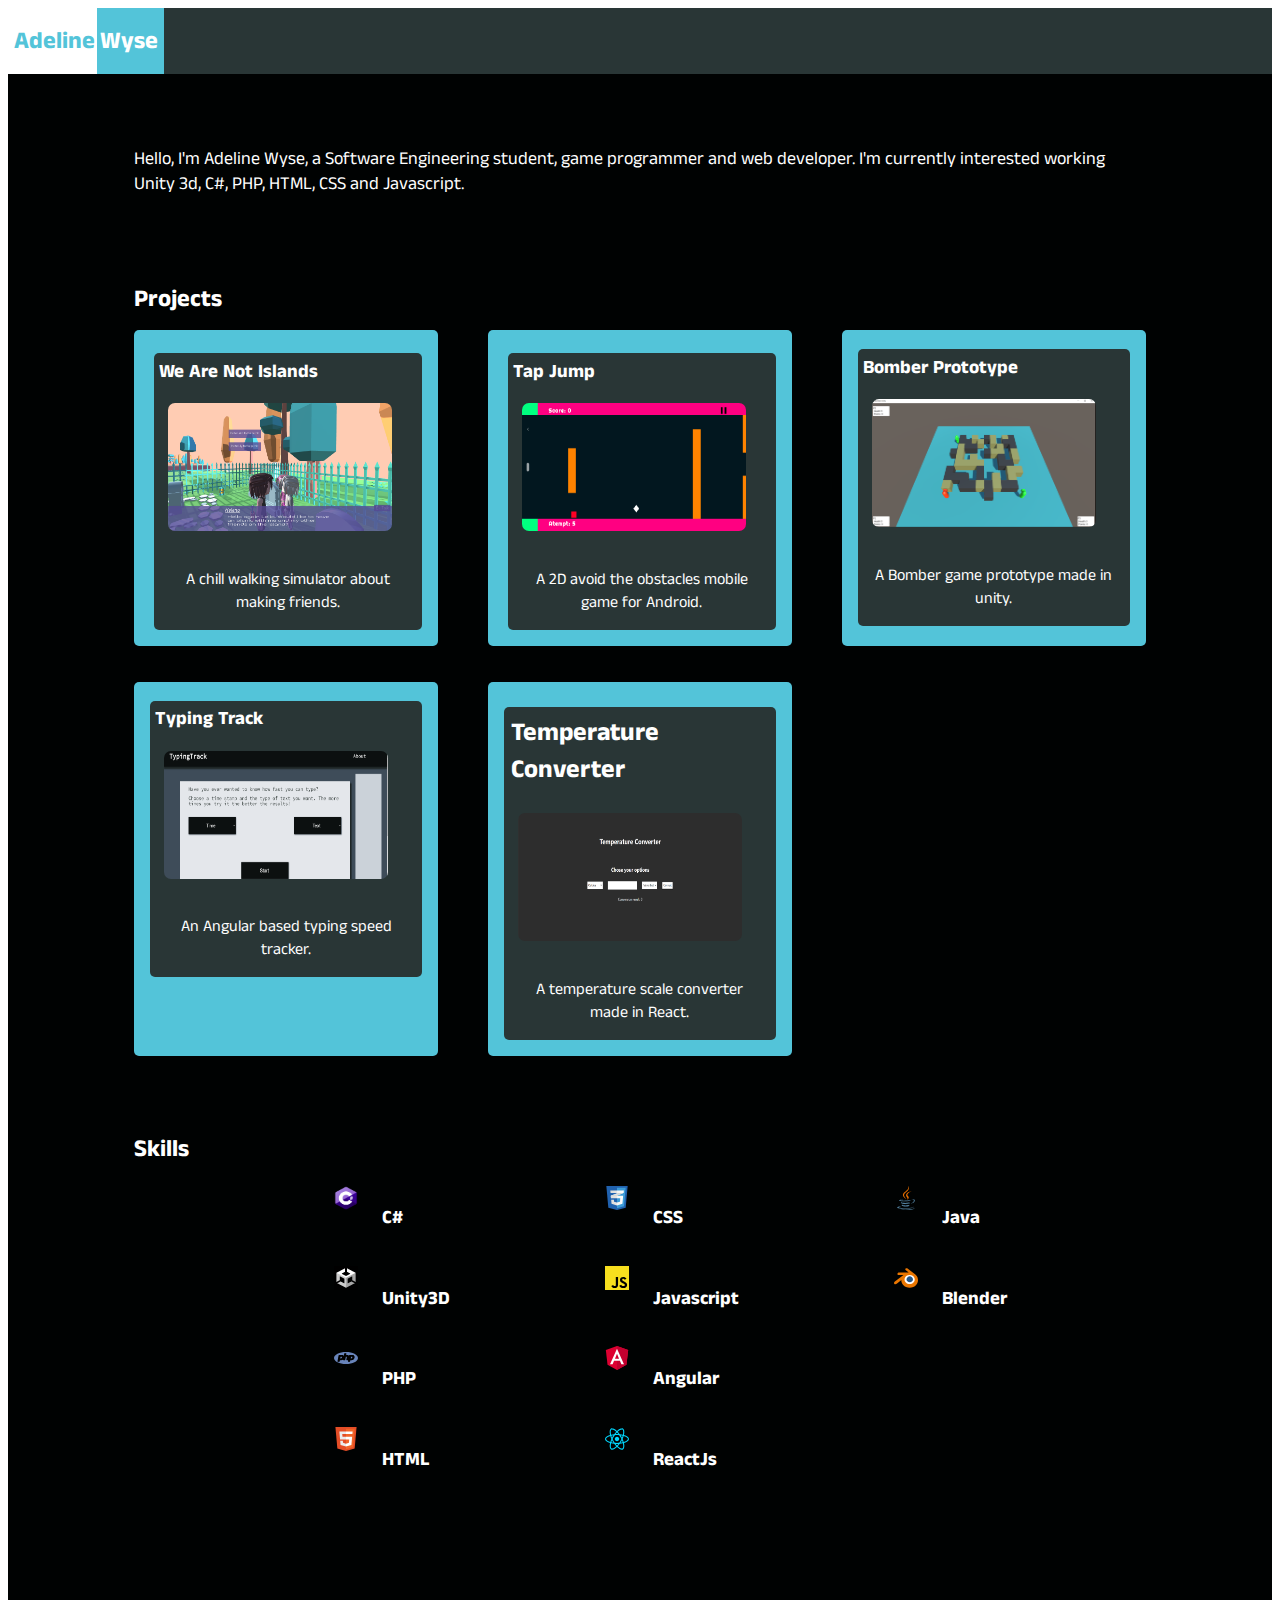
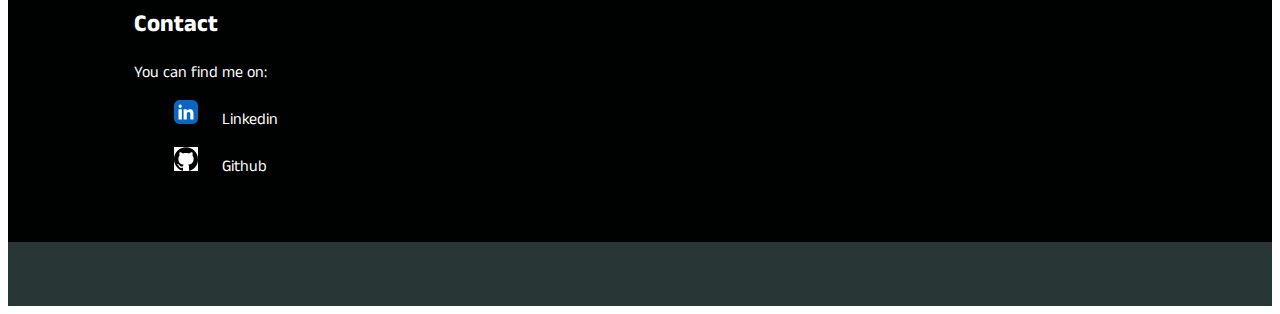
==== commit 1a0f4743: "Update index.html" ====
--- a/index.html
+++ b/index.html
@@ -20,10 +20,6 @@
         <div class="navbar">
             <h1 class="title-Site" id="titulo"><span class="title-Site1">Adeline</span><span class="title-Site2">Wyse</span></h1>
 
-            <div class="header-contact">
-                <a href="#aboutMe">About Me</a>
-                <a href="#contact">Contact</a>
-            </div>
         </div>
     </div>
 </header>
--- a/css/index.css
+++ b/css/index.css
@@ -578,7 +578,7 @@
     }
 }
 
-@media screen and (min-width: 768px) and (max-width: 899px) {
+@media screen and (min-width: 768px) and (max-width: 820px) {
    .projects{
        display: flex;
        flex-direction: column;
@@ -601,29 +601,6 @@
     }
 }
 
-@media screen and (min-width: 768px) and (max-width: 820px) {
-    .projects{
-        display: flex;
-        flex-direction: column;
-        width: 70%;
-        margin-left: 15%;
-        margin-right: 15%;
-    }
-
-    .project{
-        margin-top: 1em;
-        margin-bottom: 1em;
-    }
-
-    .projects-img{
-        padding-top: 0;
-        width: 28em;
-        height: 12em;
-        border-radius: 7px;
-        margin: 0 5% 5%;
-    }
-}
-
 @media screen and (min-width: 820px) and (max-width: 840px) {
     .projects{
         display: flex;
@@ -701,7 +678,7 @@
 }
 
 
-@media screen and (min-width: 1200px) and (max-width: 1281px) {
+@media screen and (min-width: 1200px) and (max-width: 1400px) {
 
     .projects-img{
         padding-top: 0;
@@ -712,11 +689,11 @@
     }
 }
 
-@media screen and (min-width: 1281px){
-
-    .projects-img{
-        padding-top: 0;
-        width: 25em;
+@media screen and (min-width: 1400px){
+
+    .projects-img{
+        padding-top: 0;
+        width: 18em;
         height: 12em;
         border-radius: 7px;
         margin: 0 5% 5%;
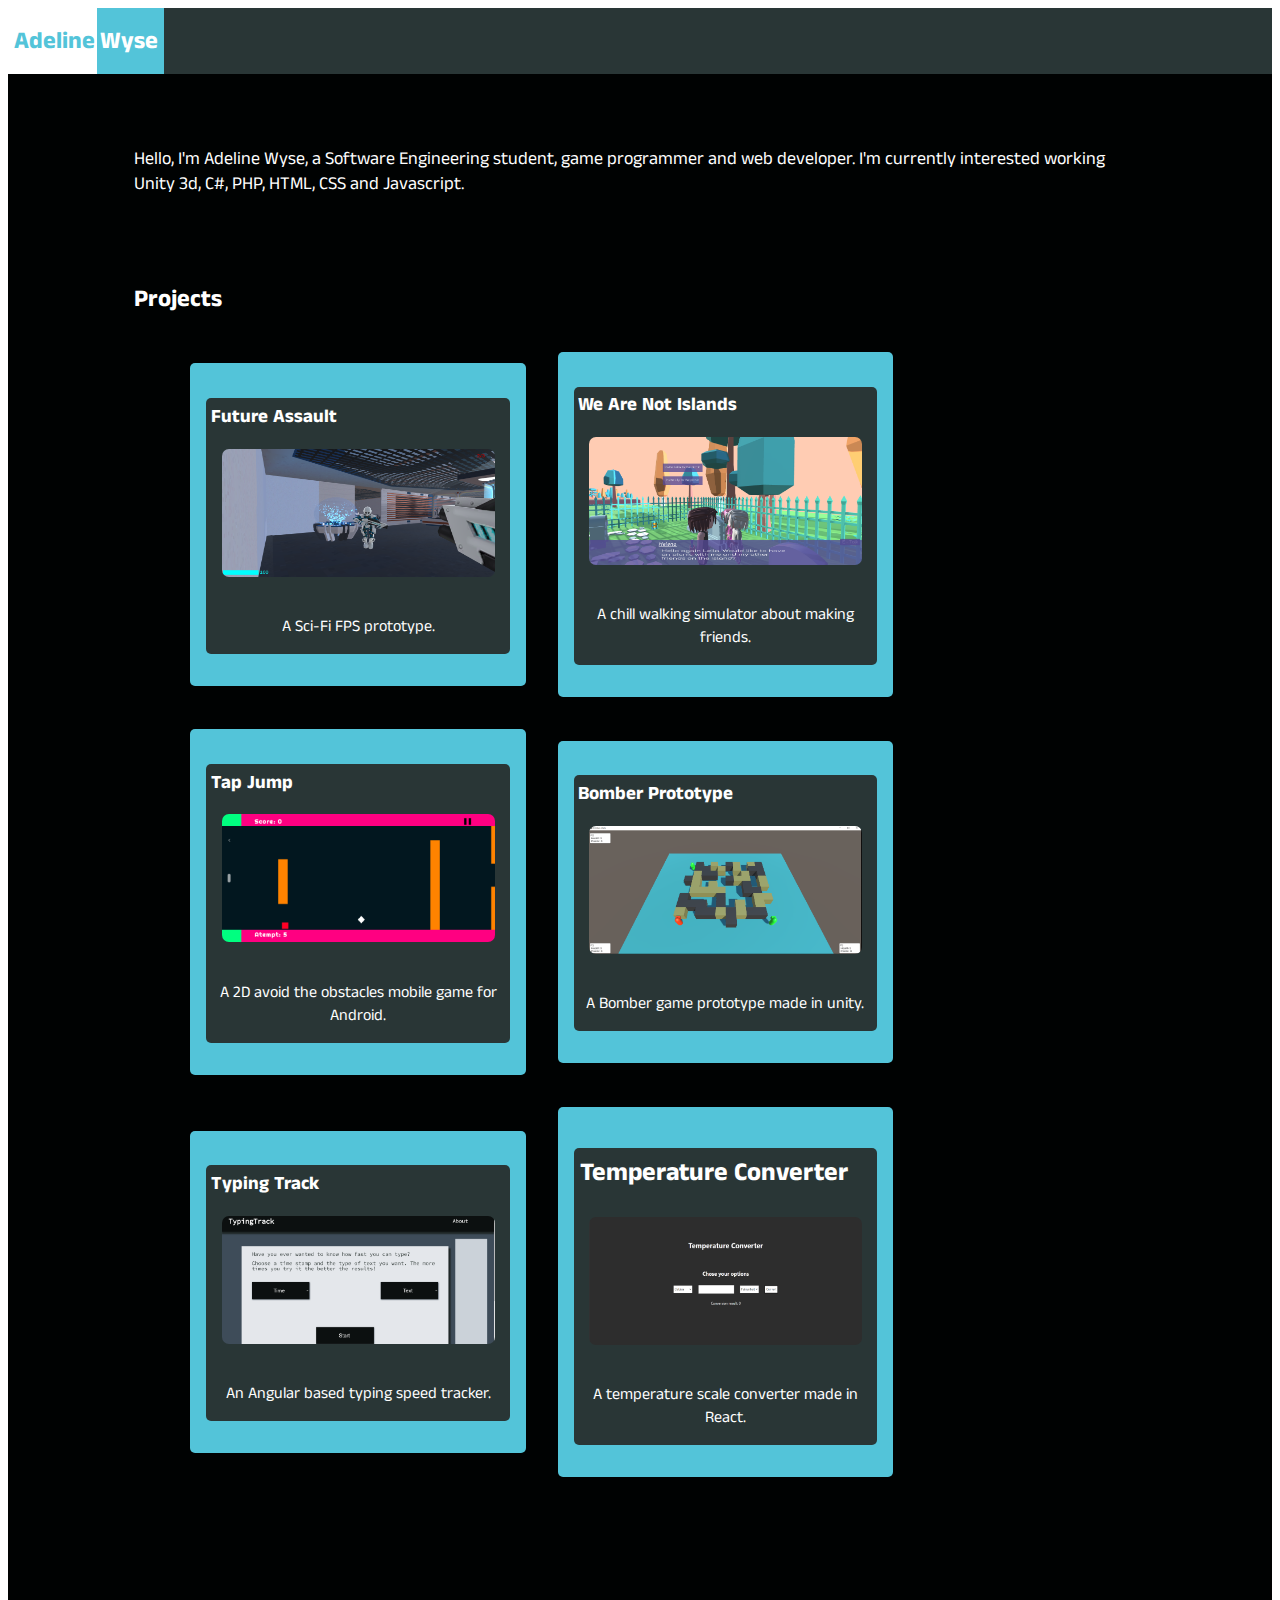
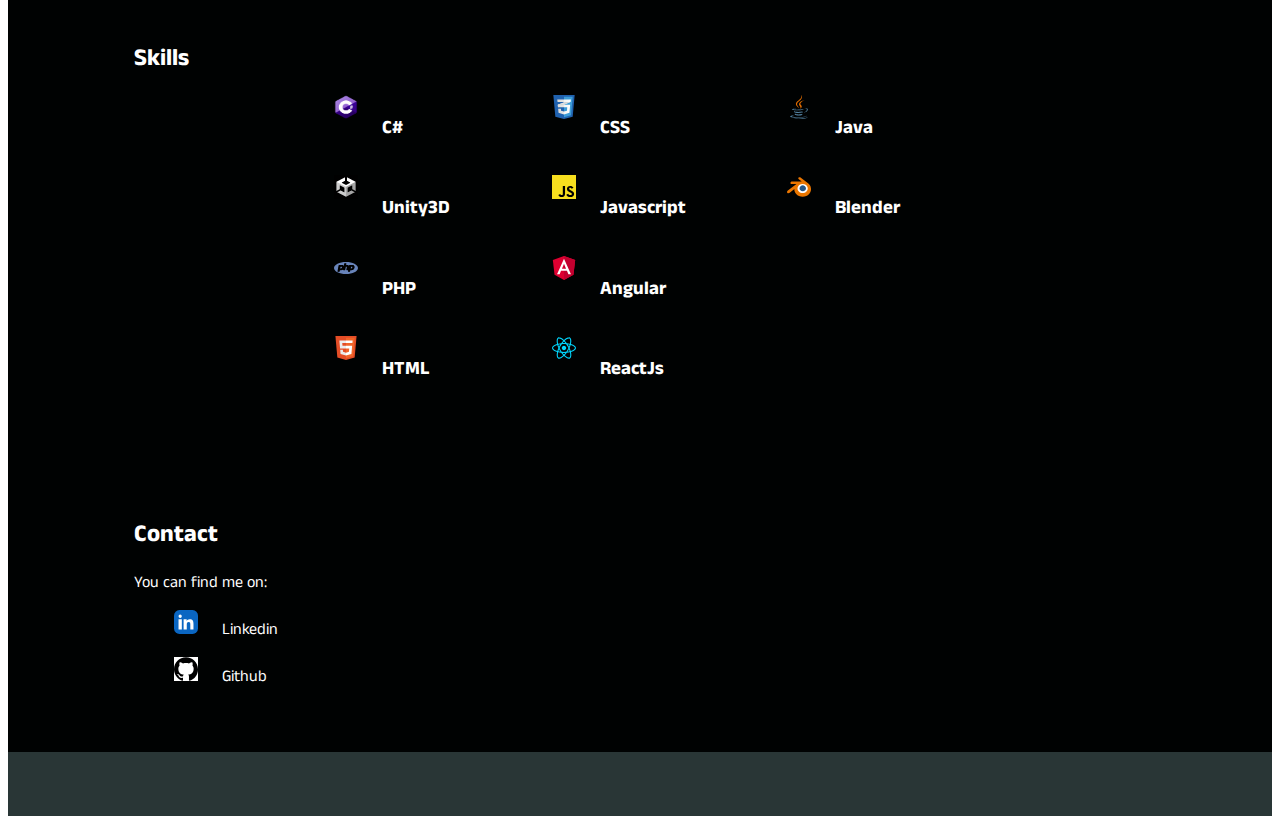
==== commit 9d3da71b: "New page" ====
--- a/index.html
+++ b/index.html
@@ -30,58 +30,64 @@
     </div>
     <div class="projects">
         <h2 class="myProjects">Projects</h2>
+        <ul class="projects-list">
+            <li class="projects-list-item">
+                    <a href="future-assault.html" target="_blank">
+                        <div class="projects-inside" >
+                            <h3 class="projects-title">Future Assault</h3>
+                            <img class="projects-img" src="img/futureAssault/Chase.png">
+                            <p class="projects-text">A Sci-Fi FPS prototype.</p>
+                        </div>
+                    </a>
+            </li>
+            <li class="projects-list-item">
+                    <a href="we-are-not-islands.html" target="_blank">
+                        <div class="projects-inside" >
+                            <h3 class="projects-title">We Are Not Islands</h3>
+                            <img class="projects-img" src="img/WANI.png">
+                            <p class="projects-text">A chill walking simulator about making friends.</p>
+                        </div>
+                    </a>
+            </li>
+            <li class="projects-list-item">
+                    <a href="tap-jump.html" target="_blank">
+                        <div class="projects-inside" >
+                            <h3 class="projects-title" >Tap Jump</h3>
+                            <img class="projects-img" src="img/TapJump.png">
+                            <p class="projects-text">A 2D avoid the obstacles mobile game for Android.</p>
+                        </div>
+                    </a>
+            </li>
+            <li class="projects-list-item">
+                    <a href="bomber-prototype.html" target="_blank">
+                        <div class="projects-inside" >
+                            <h3 class="projects-title">Bomber Prototype</h3>
+                            <img class="projects-img" src="img/Bomber.png">
+                            <p class="projects-text">A Bomber game prototype made in unity.</p>
+                        </div>
+                    </a>
+            </li>
+            <li class="projects-list-item">
+                    <a href="typing-track.html" target="_blank">
+                        <div class="projects-inside">
+                            <h3 class="projects-title">Typing Track</h3>
+                            <img class="projects-img" src="img/TT.png">
+                            <p class="projects-text">An Angular based typing speed tracker.</p>
+                        </div>
+                    </a>
+            </li>
+            <li class="projects-list-item">
+                    <a href="temperature-converter.html" target="_blank">
+                        <div class="projects-inside">
+                            <h3 class="projects-title" id="TC-title">Temperature Converter</h3>
+                            <img class="projects-img" src="img/TC.png">
+                            <p class="projects-text">A temperature scale converter made in React.</p>
+                        </div>
+                    </a>
+            </li>
+        </ul>
 
-        <div class="projects-games project projects-title" id="pg1">
-            <a href="we-are-not-islands.html" target="_blank">
-                <div class="projects-inside" >
-                    <h3 class="projects-title">We Are Not Islands</h3>
-                    <img class="projects-img" src="img/WANI.png">
-                    <p class="projects-text">A chill walking simulator about making friends.</p>
-                </div>
-            </a>
         </div>
-
-        <div class="projects-games project projects-title" id="pg2">
-            <a href="tap-jump.html" target="_blank">
-                <div class="projects-inside" >
-                    <h3 class="projects-title" >Tap Jump</h3>
-                    <img class="projects-img" src="img/TapJump.png">
-                    <p class="projects-text">A 2D avoid the obstacles mobile game for Android.</p>
-                </div>
-            </a>
-        </div>
-
-        <div class="projects-games project" id="pg3">
-            <a href="bomber-prototype.html" target="_blank">
-                <div class="projects-inside" >
-                    <h3 class="projects-title">Bomber Prototype</h3>
-                    <img class="projects-img" src="img/Bomber.png">
-                    <p class="projects-text">A Bomber game prototype made in unity.</p>
-                </div>
-            </a>
-        </div>
-
-        <div class="projects-web project" id="pw1">
-            <a href="typing-track.html" target="_blank">
-                <div class="projects-inside">
-                    <h3 class="projects-title">Typing Track</h3>
-                    <img class="projects-img" src="img/TT.png">
-                    <p class="projects-text">An Angular based typing speed tracker.</p>
-                </div>
-            </a>
-        </div>
-
-        <div class="projects-web project" id="pw2">
-            <a href="temperature-converter.html" target="_blank">
-                <div class="projects-inside">
-                    <h3 class="projects-title" id="TC-title">Temperature Converter</h3>
-                    <img class="projects-img" src="img/TC.png">
-                    <p class="projects-text">A temperature scale converter made in React.</p>
-                </div>
-            </a>
-        </div>
-        </div>
-
     </div>
     <div class="skills">
         <h2 class="mySkills">Skills</h2>
--- a/css/index.css
+++ b/css/index.css
@@ -107,7 +107,6 @@
 
 main{
     background: #000202;
-
 }
 
 .projects{
@@ -117,20 +116,6 @@
     width: 80%;
     color: white;
     padding-top: 3em;
-    display: grid;
-    grid-template-columns: 30% 30% 30%;
-    grid-template-rows: 2em auto auto;
-    grid-gap: 5%;
-}
-
-.project {
-    background: #53c4d9;
-    border-radius: 5px;
-}
-
-#myProjects{
-    grid-row: 1;
-    grid-column: 1;
 }
 
 .projects-title{
@@ -138,36 +123,30 @@
     padding-left: 0.25em;
 }
 
-#pg1{
-    grid-row: 2;
-    grid-column: 1;
-}
-
-#pg2{
-    grid-row: 2;
-    grid-column: 2;
-}
-
-#pg3{
-    grid-row: 2;
-    grid-column: 3;
-}
-
-#pw1{
-    grid-row: 3;
-    grid-column: 1;
-}
-
-#pw2{
-    grid-row: 3;
-    grid-column: 2;
-}
-
+.projects-list{
+    width: 100%;
+    display: flex;
+    align-items: center;
+    flex-direction: row;
+    flex-wrap: wrap;
+}
+
+.projects-list-item{
+    width: 30%;
+    margin: 1em;
+    border-radius: 5px;
+    padding: 1em;
+    background: #53c4d9;
+}
+
+.projects-list-item:hover{
+    background: #293636; 
+}
 
 
 .projects-img{
     padding-top: 0;
-    width: 15em;
+    width: 90%;
     height: 8em;
     border-radius: 7px;
     margin: 0 5% 5%;
@@ -175,17 +154,10 @@
 }
 
 .projects-inside{
-    background: #293636; !important;
-    color: white;
-    border-radius: 5px; !important;
-    margin-left: 1em; !important;
-    margin-top: 1em; !important;
-    margin-bottom: 1em; !important;
-    margin-right: 1em; !important;
-}
-
-.projects :hover{
-   background: #293636;
+    width: 100%;
+    background: #293636; 
+    color: white;
+    border-radius: 5px; 
 }
 
 .projects-text{
@@ -217,7 +189,7 @@
 
 .skills-list{
     margin-left:10em;
-    margin-rigth: 10em;
+    margin-right: 10em;
     display: grid;
     grid-template-columns: auto auto auto;
     grid-template-rows: auto auto auto auto;
@@ -296,9 +268,13 @@
         margin-bottom: 1em;
     }
 
-    .projects-img{
-        padding-top: 0;
-        width: 14em !important;
+    .projects-list-item{
+        width: 80%;
+    }
+
+    .projects-img{
+        padding-top: 0;
+        width: 90%;
         height: 8em;
         border-radius: 7px;
         margin: 0 5% 5%;
@@ -327,12 +303,16 @@
 
     .projects-img{
         padding-top: 0;
-        width: 12.5em;
+        width: 90%;
         height: 8em;
         border-radius: 7px;
         margin: 0 5% 5%;
     }
 
+    .projects-list-item{
+        width: 80%;
+    }
+
     .skills-list{
         margin-left: 3%;
         display: flex;
@@ -356,10 +336,14 @@
 
     .projects-img{
         padding-top: 0;
-        width: 16em;
+        width: 90%;
         height: 8em;
         border-radius: 7px;
         margin: 0 5% 5%;
+    } 
+
+    .projects-list-item{
+        width: 80%;
     }
 
     .skills-list{
@@ -383,9 +367,13 @@
         margin-bottom: 1em;
     }
 
-    .projects-img{
-        padding-top: 0;
-        width: 17em;
+    .projects-list-item{
+        width: 80%;
+    }
+
+    .projects-img{
+        padding-top: 0;
+        width: 90%;
         height: 10em;
         border-radius: 7px;
         margin: 0 5% 5%;
@@ -418,7 +406,7 @@
 
     .projects-img {
         padding-top: 0;
-        width: 19em;
+        width: 90%;
         height: 10em;
         border-radius: 7px;
         margin: 0 5% 5%;
@@ -426,6 +414,11 @@
     .skills-list{
         margin-left: 3%;
     }
+
+    .projects-list-item{
+        width: 80%;
+    }
+
 
     .skills-list{
         margin-left: 3%;
@@ -450,7 +443,7 @@
 
     .projects-img {
         padding-top: 0;
-        width: 20em;
+        width: 90%;
         height: 10em;
         border-radius: 7px;
         margin: 0 5% 5%;
@@ -464,6 +457,11 @@
         grid-template-columns: auto auto ;
         grid-template-rows: auto auto auto auto auto auto;
     }
+
+    .projects-list-item{
+        width: 80%;
+    }
+
 }
 
 @media screen and (min-width: 590px) and (max-width: 645px) {
@@ -482,12 +480,16 @@
 
     .projects-img{
         padding-top: 0;
-        width:21em;
+        width: 90%;
         height: 10em;
         border-radius: 7px;
         margin: 0 5% 5%;
     }
 
+    .projects-list-item{
+        width: 80%;
+    }
+
     .skills-list{
         margin-left: 5%;
 
@@ -510,7 +512,7 @@
 
     .projects-img{
         padding-top: 0;
-        width: 24em;
+        width: 90%;
         height: 10em;
         border-radius: 7px;
         margin: 0 5% 5%;
@@ -520,65 +522,14 @@
         margin-left: 5%;
 
     }
-}
-
-@media screen and (min-width: 710px) and (max-width: 720px) {
-    .projects{
-        display: flex;
-        flex-direction: column;
-        width: 70%;
-        margin-left: 15%;
-        margin-right: 15%;
-    }
-
-    .project{
-        margin-top: 1em;
-        margin-bottom: 1em;
-    }
-
-    .projects-img{
-        padding-top: 0;
-        width: 25em;
-        height: 10em;
-        border-radius: 7px;
-        margin: 0 5% 5%;
-    }
-
-    .skills-list{
-        margin-left: 5%;
-
-    }
-}
-
-@media screen and (min-width: 720px) and (max-width: 768px) {
-    .projects{
-        display: flex;
-        flex-direction: column;
-        width: 70%;
-        margin-left: 15%;
-        margin-right: 15%;
-    }
-
-    .project{
-        margin-top: 1em;
-        margin-bottom: 1em;
-    }
-
-    .projects-img{
-        padding-top: 0;
-        width: 26em;
-        height: 10em;
-        border-radius: 7px;
-        margin: 0 5% 5%;
-    }
-
-    .skills-list{
-        margin-left: 5%;
-
-    }
-}
-
-@media screen and (min-width: 768px) and (max-width: 820px) {
+
+    .projects-list-item{
+        width: 80%;
+    }
+
+}
+
+@media screen and (min-width: 710px) and (max-width: 820px) {
    .projects{
        display: flex;
        flex-direction: column;
@@ -594,106 +545,50 @@
 
     .projects-img{
         padding-top: 0;
-        width: 32em;
+        width: 90%;
         height: 12em;
         border-radius: 7px;
         margin: 0 5% 5%;
     }
-}
-
-@media screen and (min-width: 820px) and (max-width: 840px) {
-    .projects{
-        display: flex;
-        flex-direction: column;
-        width: 70%;
-        margin-left: 15%;
-        margin-right: 15%;
-    }
-
-    .project{
-        margin-top: 1em;
-        margin-bottom: 1em;
-    }
-
-    .projects-img{
-        padding-top: 0;
-        width: 30em;
+
+    .projects-list-item{
+        width: 80%;
+    }
+
+}
+
+@media screen and (min-width: 820px) and (max-width: 1200px) {
+    .projects-img{
+        padding-top: 0;
+        width: 90%;
         height: 12em;
         border-radius: 7px;
         margin: 0 5% 5%;
     }
-}
-
-@media screen and (min-width: 840px) and (max-width: 1011px) {
-    .projects-img{
-        padding-top: 0;
-        width: 10em;
+
+    .projects-list-item{
+        width: 80%;
+    }
+
+}
+
+
+@media screen and (min-width: 1200px) and (max-width: 1400px) {
+
+    .projects-img{
+        padding-top: 0;
+        width: 90%;
         height: 8em;
         border-radius: 7px;
         margin: 0 5% 5%;
     }
 }
 
-
-@media screen and (min-width: 1011px) and (max-width: 1023px) {
-    .projects-img{
-        padding-top: 0;
-        width: 11.5em;
-        height: 8em;
-        border-radius: 7px;
-        margin: 0 5% 5%;
-    }
-}
-
-@media screen and (min-width: 1024px) and (max-width: 1129px) {
-    .projects-img{
-        padding-top: 0;
-        width: 12em;
-        height: 9em;
-        border-radius: 7px;
-        margin: 0 5% 5%;
-    }
-}
-
-@media screen and (min-width: 1130px) and (max-width: 1171px) {
-
-    .projects-img{
-        padding-top: 0;
-        width: 13em;
-        height: 8em;
-        border-radius: 7px;
-        margin: 0 5% 5%;
-    }
-}
-
-@media screen and (min-width: 1172px) and (max-width: 1200px) {
-
-    .projects-img{
-        padding-top: 0;
-        width: 13em;
-        height: 8em;
-        border-radius: 7px;
-        margin: 0 5% 5%;
-    }
-}
-
-
-@media screen and (min-width: 1200px) and (max-width: 1400px) {
-
-    .projects-img{
-        padding-top: 0;
-        width: 14em;
-        height: 8em;
-        border-radius: 7px;
-        margin: 0 5% 5%;
-    }
-}
-
 @media screen and (min-width: 1400px){
 
     .projects-img{
         padding-top: 0;
-        width: 18em;
+        width: 90%;
         height: 12em;
         border-radius: 7px;
         margin: 0 5% 5%;
